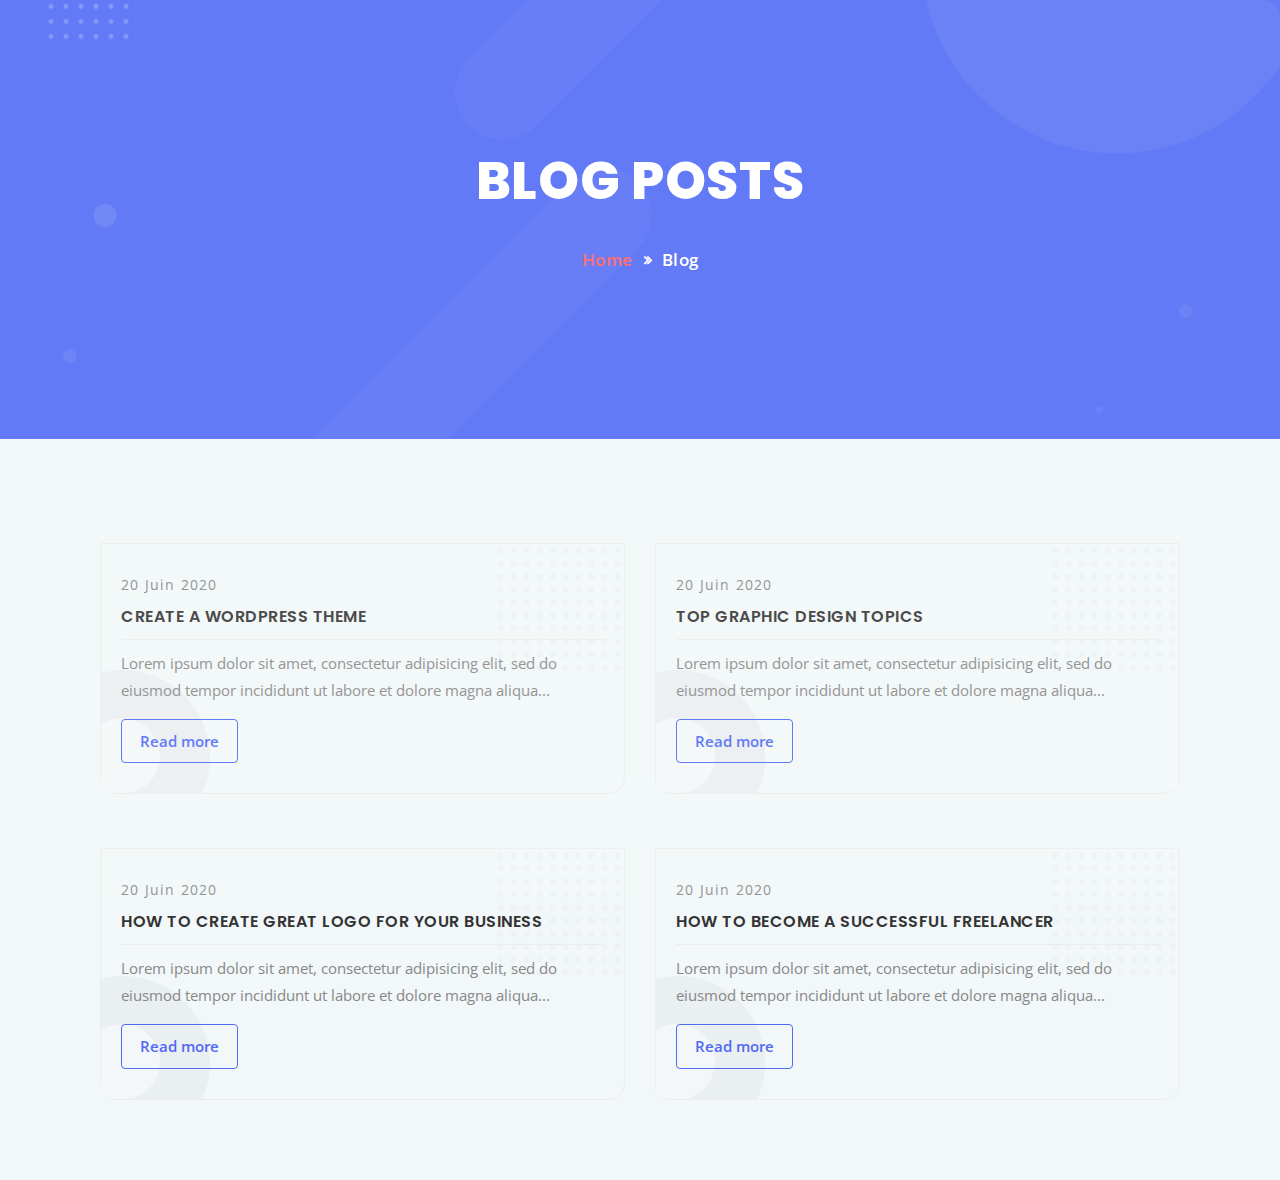
==== blog.html @ f6601674 "Merge pull request #5 from SakibvHossain/SakibvHossain-patch-3" ====
<!DOCTYPE html>
<html lang="en">
    <head>
        <meta charset="utf-8">
        <meta http-equiv="X-UA-Compatible" content="IE=edge">
        <meta name="viewport" content="width=device-width, initial-scale=1">
        <meta name="description" content="Euzan - Creative Portfolio Template">
        <meta name="keywords" content="Html, Css, jQuery, JavaScript, Euzan, responsive, onepage, personal, Portfolio, design, creative, template">
        
        <!-- Title -->
        <title>Euzan - Creative Portfolio Template</title>
        <!-- Favicon --> 
        <link rel="icon" href="https://via.placeholder.com/80x80">
        <!-- Google Fonts -->
        <link rel="stylesheet" href="https://fonts.googleapis.com/css?family=Open+Sans:400,600,700">
        <link rel="stylesheet" href="https://fonts.googleapis.com/css?family=Poppins:400,500,600,700,800">
                
        <!-- Font Awesome Css -->
        <link rel="stylesheet" href="css/vendor/font-awesome.min.css">
		<!-- Flaticon -->
        <link rel="stylesheet" href="fonts/flaticon.css">
        <!-- Bootstrap 4 Css -->
        <link rel="stylesheet" href="css/vendor/bootstrap.min.css">
        <!-- Main Style Css -->
        <link rel="stylesheet" href="css/main/homepages.css">
		<!-- Blog Style Css -->
        <link rel="stylesheet" href="css/main/blog.css">
        
        <!--[if lt IE 9]>
        <script src="js/html5shiv.min.js"></script>
        <script src="js/respond.min.js"></script>
        <![endif]-->
       
    </head>
    <body>
        
        <!-- ========== Start Loading ========== -->
        
        <div class="preloader">
            <div class="loading-inner"></div>
        </div>

        <!-- ========== End Loading ========== -->
        
        <!-- ========== Start Page Title ========== -->

        <div class="page-title" id="page-title">
			<div class="overlay">
				<div class="container">
					<div class="content">
						<h2>Blog Posts</h2>
						<ul class="list-unstyled">
							<li><a href="index.html">Home</a></li>
							<li>Blog</li>
						</ul>
					</div>
				</div>
			</div>
        </div>

        <!-- ========== End Page Title ========== -->
		
		<!-- ========== Start Blog ========== -->
        
			<div class="blog" id="blog">
				<div class="container">
					<div class="row">
						<!-- New Item -->
						<div class="col-md-6">
							<div class="post">
								<!-- Post Image -->
								<div class="post-img">
									<img src="https://via.placeholder.com/800x560" class="img-fluid" alt="">
								</div>
								<!-- Post Content -->
								<div class="post-content">
									<div class="post-date">20 Juin 2020</div>
									<div class="post-title">
										<a href="blog-single.html" target="_blank"><h4>Create a wordpress theme</h4></a>
									</div>
									<div class="post-text">
										<p>Lorem ipsum dolor sit amet, consectetur adipisicing elit, sed do eiusmod tempor incididunt ut labore et dolore magna aliqua...</p>
									</div>
									<a href="blog-single.html" target="_blank" class="post-more">Read more</a>
								</div>
							</div>
						</div>
						<!-- New Item -->
						<div class="col-md-6">
							<div class="post">
								<!-- Post Image -->
								<div class="post-img">
									<img src="https://via.placeholder.com/800x560" class="img-fluid" alt="">
								</div>
								<!-- Post Content -->
								<div class="post-content">
									<div class="post-date">20 Juin 2020</div>
									<div class="post-title">
										<a href="blog-single.html" target="_blank"><h4>Top Graphic Design Topics</h4></a>
									</div>
									<div class="post-text">
										<p>Lorem ipsum dolor sit amet, consectetur adipisicing elit, sed do eiusmod tempor incididunt ut labore et dolore magna aliqua...</p>
									</div>
									<a href="blog-single.html" target="_blank" class="post-more">Read more</a>
								</div>
							</div>
						</div>
						<!-- New Item -->
						<div class="col-md-6">
							<div class="post">
								<!-- Post Image -->
								<div class="post-img">
									<img src="https://via.placeholder.com/800x560" class="img-fluid" alt="">
								</div>
								<!-- Post Content -->
								<div class="post-content">
									<div class="post-date">20 Juin 2020</div>
									<div class="post-title">
										<a href="blog-single.html" target="_blank"><h4>How to Create Great Logo for Your Business</h4></a>
									</div>
									<div class="post-text">
										<p>Lorem ipsum dolor sit amet, consectetur adipisicing elit, sed do eiusmod tempor incididunt ut labore et dolore magna aliqua...</p>
									</div>
									<a href="blog-single.html" target="_blank" class="post-more">Read more</a>
								</div>
							</div>
						</div>   
						<!-- New Item -->
						<div class="col-md-6">
							<div class="post">
								<!-- Post Image -->
								<div class="post-img">
									<img src="https://via.placeholder.com/800x560" class="img-fluid" alt="">
								</div>
								<!-- Post Content -->
								<div class="post-content">
									<div class="post-date">20 Juin 2020</div>
									<div class="post-title">
										<a href="blog-single.html" target="_blank"><h4>How to become a successful freelancer</h4></a>
									</div>
									<div class="post-text">
										<p>Lorem ipsum dolor sit amet, consectetur adipisicing elit, sed do eiusmod tempor incididunt ut labore et dolore magna aliqua...</p>
									</div>
									<a href="blog-single.html" target="_blank" class="post-more">Read more</a>
								</div>
							</div>
						</div>
					</div>
				</div>
			</div>

			<!-- ========== End Blog ========== -->
        
        <!-- ========== Js ========== -->

        <!-- jQuery -->
        <script src="js/jquery-3.2.1.min.js"></script>
        <!-- Popper Js  -->
    	<script src="js/popper.min.js"></script>
        <!-- Bootstrap 4 Js -->
        <script src="js/bootstrap.min.js"></script>
        <!-- Custom Js -->
        <script src="js/custom.js"></script>
    </body>
</html>
---- fonts/flaticon.css ----
/*
  	Flaticon icon font: Flaticon
  	Creation date: 24/06/2020 13:53
  	*/

@font-face {
  font-family: "Flaticon";
  src: url("./Flaticon.eot");
  src: url("./Flaticon.eot?#iefix") format("embedded-opentype"),
       url("./Flaticon.woff2") format("woff2"),
       url("./Flaticon.woff") format("woff"),
       url("./Flaticon.ttf") format("truetype"),
       url("./Flaticon.svg#Flaticon") format("svg");
  font-weight: normal;
  font-style: normal;
}

@media screen and (-webkit-min-device-pixel-ratio:0) {
  @font-face {
    font-family: "Flaticon";
    src: url("./Flaticon.svg#Flaticon") format("svg");
  }
}

[class^="flaticon-"]:before, [class*=" flaticon-"]:before,
[class^="flaticon-"]:after, [class*=" flaticon-"]:after {   
  font-family: Flaticon;
        font-size: 20px;
font-style: normal;
margin-left: 20px;
}

.flaticon-idea:before { content: "\f100"; }
.flaticon-coding:before { content: "\f101"; }
.flaticon-analysis:before { content: "\f102"; }
.flaticon-technical-support:before { content: "\f103"; }
.flaticon-ux:before { content: "\f104"; }
.flaticon-user-experience:before { content: "\f105"; }
.flaticon-web:before { content: "\f106"; }
.flaticon-homepage:before { content: "\f107"; }
.flaticon-user:before { content: "\f108"; }
.flaticon-leaf:before { content: "\f109"; }
.flaticon-squares:before { content: "\f10a"; }
.flaticon-blogging:before { content: "\f10b"; }
.flaticon-headphones:before { content: "\f10c"; }
.flaticon-coding-1:before { content: "\f10d"; }
.flaticon-feedback:before { content: "\f10e"; }
.flaticon-customer:before { content: "\f10f"; }
.flaticon-time:before { content: "\f110"; }
.flaticon-chat:before { content: "\f111"; }
---- css/main/homepages.css ----
/*-----------------------------------------------------------------
Template Name  : Euzan - Creative Portfolio Template
Author         : HasnaaDesign
Version        : 1.0
Primary Use    : Personal, Porfolio
-----------------------------------------------------------------*/
/*-----------------------------------------------------------------
Table Of Contents
--------------------------------
 1. Global Styles
 2. Loading
 3. Navbar
 4. Home
 5. About Me
 6. Services
 7. Fun Facts
 8. Pricing
 9. Testimonials
 10. Resume
 11. Skills
 12. Portfolio
 13. Blog
 14. Contact
-----------------------------------------------------------------*/
/* --------------------------------------
   1. Global Styles
-----------------------------------------*/
* {
  -webkit-transition: all .4s ease-in-out;
  -moz-transition: all .4s ease-in-out;
  -o-transition: all .4s ease-in-out;
  -ms-transition: all .4s ease-in-out;
  transition: all .4s ease-in-out;
}

*, *:after, *:before {
  -webkit-box-sizing: border-box;
  -moz-box-sizing: border-box;
  box-sizing: border-box;
}

body {
  font-family: 'Open Sans', sans-serif;
  background-color: #000000;
  overflow: hidden;
}

h1, h2, h3, h4, h5, h6 {
  font-family: 'Poppins', sans-serif;
  margin: 0;
  padding: 0;
}

a,
a:hover,
a:focus,
a:active {
  color: #fff;
  text-decoration: none;
}

/*=========== Typography ============*/
h1 {
  font-size: 60px;
  font-weight: 800;
}

h2 {
  font-size: 50px;
  font-weight: 600;
}

h3 {
  font-size: 30px;
  font-weight: 600;
}

h4 {
  font-size: 18px;
  font-weight: 400;
}

h5 {
  font-size: 16px;
  font-weight: 400;
}

h6 {
  font-size: 15px;
  font-weight: 400;
}

/*=========== My Classes ============*/
.container {
  padding-left: 30px;
  padding-right: 30px;
}

.no-padding {
  padding: 0;
}

.main-content {
  position: relative;
  margin-left: 340px;
  margin-right: 48px;
  margin-top: 48px;
  height: calc(100vh - 96px) !important;
  overflow: hidden;
  border-radius: 16px;
}
@media (min-width: 768px) and (max-width: 991.98px) {
  .main-content {
    margin-left: 15px;
    margin-right: 15px;
    margin-top: 15px;
    height: calc(100vh - 101px) !important;
  }
}
@media (max-width: 767.98px) {
  .main-content {
    margin-left: 15px;
    margin-right: 15px;
    margin-top: 15px;
    height: calc(100vh - 101px) !important;
  }
}
.main-content.push {
  -webkit-transform: translateX(307px);
  -mz-transform: translateX(307px);
  -o-transform: translateX(307px);
  -ms-transform: translateX(307px);
  transform: translateX(307px);
}

.subpages {
  overflow: hidden;
  -webkit-perspective: 1500px;
  -mz-perspective: 1500px;
  -o-perspective: 1500px;
  -ms-perspective: 1500px;
  perspective: 1500px;
  -webkit-backface-visibility: hidden;
  -mz-backface-visibility: hidden;
  -o-backface-visibility: hidden;
  -ms-backface-visibility: hidden;
  backface-visibility: hidden;
}

.pt-page {
  position: absolute;
  top: auto;
  left: 0;
  right: 0;
  width: 100%;
  height: 0;
  opacity: 0;
  padding: 0;
  margin: 0 auto;
  overflow: auto !important;
  visibility: hidden;
  -webkit-transform: translate3d(0, 0, 0);
  -mz-transform: translate3d(0, 0, 0);
  -o-transform: translate3d(0, 0, 0);
  -ms-transform: translate3d(0, 0, 0);
  transform: translate3d(0, 0, 0);
  overflow: -moz-scrollbars-none;
  -ms-overflow-style: none;
}

.no-js .pt-page {
  position: relative;
}

.pt-page-content {
  position: absolute;
  width: 100%;
}

.pt-page-current,
.no-js .pt-page {
  visibility: visible;
  z-index: 90;
  opacity: 1;
  overflow: visible;
  height: calc(100vh - 96px);
}
@media (min-width: 768px) and (max-width: 991.98px) {
  .pt-page-current,
  .no-js .pt-page {
    height: calc(100vh - 101px) !important;
  }
}
@media (max-width: 767.98px) {
  .pt-page-current,
  .no-js .pt-page {
    height: calc(100vh - 101px) !important;
  }
}

.pt-page.pt-page-current {
  display: block;
}

.no-js .pt-page * {
  height: 100%;
}

.area-bg {
  background: #fff;
}

.area-bg::-webkit-scrollbar {
  width: 5px;
  height: 15px;
}

.area-bg::-webkit-scrollbar-track {
  border-radius: 20px;
}

.area-bg::-webkit-scrollbar-thumb {
  border-radius: 10px;
  background: #ff5d5d;
}

.bg-bubbles {
  position: absolute;
  top: 0;
  left: 0;
  width: 100%;
  height: 100%;
  z-index: -1;
}
@media (max-width: 767.98px) {
  .bg-bubbles {
    display: none;
  }
}
.bg-bubbles li {
  position: absolute;
  list-style: none;
  display: block;
  width: 80px;
  height: 80px;
  background-color: rgba(88, 113, 245, 0.07);
  bottom: -320px;
  -webkit-animation: square 50s infinite;
  animation: square 50s infinite;
  -webkit-transition-timing-function: linear;
  transition-timing-function: linear;
  border-radius: 16px;
}
.bg-bubbles li:nth-child(1) {
  left: 10%;
}
.bg-bubbles li:nth-child(2) {
  left: 20%;
  width: 160px;
  height: 160px;
  -webkit-animation-delay: 2s;
  animation-delay: 2s;
  -webkit-animation-duration: 34s;
  animation-duration: 34s;
}
.bg-bubbles li:nth-child(3) {
  left: 25%;
  -webkit-animation-delay: 4s;
  animation-delay: 4s;
}
.bg-bubbles li:nth-child(4) {
  left: 40%;
  width: 120px;
  height: 120px;
  -webkit-animation-duration: 44s;
  animation-duration: 44s;
}
.bg-bubbles li:nth-child(5) {
  left: 70%;
}
.bg-bubbles li:nth-child(6) {
  left: 80%;
  width: 240px;
  height: 240px;
  -webkit-animation-delay: 3s;
  animation-delay: 3s;
}
.bg-bubbles li:nth-child(7) {
  left: 32%;
  width: 320px;
  height: 320px;
  -webkit-animation-delay: 7s;
  animation-delay: 7s;
}
.bg-bubbles li:nth-child(8) {
  left: 55%;
  width: 40px;
  height: 40px;
  -webkit-animation-delay: 15s;
  animation-delay: 15s;
  -webkit-animation-duration: 80s;
  animation-duration: 80s;
}
.bg-bubbles li:nth-child(9) {
  left: 25%;
  width: 20px;
  height: 20px;
  -webkit-animation-delay: 2s;
  animation-delay: 2s;
  -webkit-animation-duration: 80s;
  animation-duration: 80s;
}
.bg-bubbles li .bg-bubbles li:nth-child(10) {
  left: 90%;
  width: 320px;
  height: 320px;
  -webkit-animation-delay: 22s;
  animation-delay: 22s;
}

@-webkit-keyframes square {
  0% {
    -webkit-transform: translateY(0);
    transform: translateY(0);
  }
  100% {
    -webkit-transform: translateY(-1500px) rotate(600deg);
    transform: translateY(-1500px) rotate(600deg);
  }
}
@keyframes square {
  0% {
    -webkit-transform: translateY(0);
    transform: translateY(0);
  }
  100% {
    -webkit-transform: translateY(-1500px) rotate(600deg);
    transform: translateY(-1500px) rotate(600deg);
  }
}
.main-btn {
  position: relative;
  display: inline-block;
  min-width: 174px;
  color: #fff;
  padding: 14px 0;
  font-size: 14px;
  font-weight: 600;
  text-transform: uppercase;
  letter-spacing: 1px;
  text-align: center;
  background: #000000;
  border: 1px solid #000000;
  border-radius: 16px;
  outline: none;
  -webkit-transition: all 0.4s ease-in-out;
  -moz-transition: all 0.4s ease-in-out;
  -ms-transition: all 0.4s ease-in-out;
  -o-transition: all 0.4s ease-in-out;
  transition: all 0.4s ease-in-out;
}
.main-btn:hover {
  color: #fff;
  background: #000000;
  border: 1px solid #000000;
}

.custom-btn {
  background: transparent;
  border: 1px solid #fff;
}

.main-title {
  margin-bottom: 75px;
}
.main-title h2 {
  background-color: #506af5;
  position: relative;
  display: inline-block;
  color: #fff;
  font-weight: 800;
  font-size: 35px;
  line-height: 1;
  letter-spacing: .7px;
  border-radius: 0 6px;
  text-transform: uppercase;
}
@media (max-width: 399.98px) {
  .main-title h2 {
    font-size: 25px;
  }
}
.main-title h2:after, .main-title h2:before {
  content: '';
  display: block;
  position: absolute;
  bottom: -50%;
  transform: translateY(-25%);
  width: 30px;
  height: 100%;
  background-color: #8093f8;
  pointer-events: none;
}
.main-title h2:after {
  right: -18px;
  z-index: -1;
}
.main-title h2:before {
  bottom: auto;
  top: -50%;
  left: -15px;
  transform: translateY(25%);
  z-index: -1;
}
.main-title h2 span {
  display: inline-block;
  position: relative;
  padding: 8px 25px;
  text-decoration: none;
}
.main-title h2 span:after, .main-title h2 span:before {
  content: " ";
  display: block;
  position: absolute;
  width: 0;
  height: 0;
  bottom: -13px;
  left: 1px;
  pointer-events: none;
  -webkit-mask: none;
}
.main-title h2 span:before {
  bottom: auto;
  top: -24%;
  border-bottom: 12px solid #1639f2;
  border-left: 14px solid transparent;
}
.main-title h2 span:after {
  left: auto;
  right: 0;
  border-top: 13px solid #1639f2;
  border-right: 13px solid transparent;
}
.main-title h3 {
  position: relative;
  display: inline-block;
  color: #111;
  font-size: 25px;
  font-weight: 800;
  letter-spacing: .4px;
}
@media (max-width: 399.98px) {
  .main-title h3 {
    font-size: 22px;
  }
}
.main-title h3:before {
  content: "";
  position: absolute;
  bottom: -12px;
  left: 0;
  width: 100%;
  height: 1px;
  background: transparent linear-gradient(to right, transparent, #000000, transparent) repeat scroll 0 0;
}
.main-title h3:after {
  content: '';
  position: absolute;
  bottom: -16px;
  left: calc(50% - 4px);
  width: 8px;
  height: 8px;
  border-radius: 50%;
  background-color: #000000;
  -webkit-transition: all 1s cubic-bezier(0.47, 0, 0.745, 0.715);
  transition: all 1s cubic-bezier(0.47, 0, 0.745, 0.715);
  -webkit-animation: pulse2 1s infinite cubic-bezier(0.66, 0, 0, 1);
  animation: pulse2 1s infinite cubic-bezier(0.66, 0, 0, 1);
  -webkit-box-shadow: 0 0 0 0 #000000;
  box-shadow: 0 0 0 0 #000000;
}

@-webkit-keyframes pulse2 {
  to {
    -webkit-box-shadow: 0 0 0 4px rgba(80, 106, 245, 0);
    box-shadow: 0 0 0 4px rgba(80, 106, 245, 0);
  }
}
@keyframes pulse2 {
  to {
    -webkit-box-shadow: 0 0 0 4px rgba(80, 106, 245, 0);
    box-shadow: 0 0 0 4px rgba(80, 106, 245, 0);
  }
}
/* --------------------------------------
   2. Loading
-----------------------------------------*/
.preloader {
  position: fixed;
  top: 0;
  left: 0;
  width: 100%;
  height: 100%;
  background: #fff;
  z-index: 999999;
}
.preloader .loading-inner {
  position: absolute;
  top: 50%;
  left: 50%;
  width: 100px;
  height: 100px;
  border-radius: 50%;
  border: 1px solid transparent;
  -webkit-transform: translate(-50%, -50%);
  -moz-transform: translate(-50%, -50%);
  -ms-transform: translate(-50%, -50%);
  -o-transform: translate(-50%, -50%);
  transform: translate(-50%, -50%);
}
.preloader .loading-inner:before, .preloader .loading-inner:after {
  content: '';
  position: absolute;
  top: 0;
  left: 0;
  width: 100%;
  height: 100%;
  border: 2px solid #000000;
  border-radius: 50%;
  animation: loading 2s linear infinite;
  opacity: 0;
}
.preloader .loading-inner:before {
  animation-delay: .5s;
}

@-webkit-keyframes loading {
  0% {
    -webkit-transform: scale(0);
    -moz-transform: scale(0);
    -ms-transform: scale(0);
    -o-transform: scale(0);
    transform: scale(0);
    opacity: 0;
  }
  50% {
    opacity: 1;
  }
  100% {
    -webkit-transform: scale(1);
    -moz-transform: scale(1);
    -ms-transform: scale(1);
    -o-transform: scale(1);
    transform: scale(1);
    opacity: 0;
  }
}
@-moz-keyframes loading {
  0% {
    -webkit-transform: scale(0);
    -moz-transform: scale(0);
    -ms-transform: scale(0);
    -o-transform: scale(0);
    transform: scale(0);
    opacity: 0;
  }
  50% {
    opacity: 1;
  }
  100% {
    -webkit-transform: scale(1);
    -moz-transform: scale(1);
    -ms-transform: scale(1);
    -o-transform: scale(1);
    transform: scale(1);
    opacity: 0;
  }
}
@keyframes loading {
  0% {
    -webkit-transform: scale(0);
    -moz-transform: scale(0);
    -ms-transform: scale(0);
    -o-transform: scale(0);
    transform: scale(0);
    opacity: 0;
  }
  50% {
    opacity: 1;
  }
  100% {
    -webkit-transform: scale(1);
    -moz-transform: scale(1);
    -ms-transform: scale(1);
    -o-transform: scale(1);
    transform: scale(1);
    opacity: 0;
  }
}
/* --------------------------------------
   3. Navbar
-----------------------------------------*/
.vertical-nav {
  position: fixed;
  top: 0;
  left: 48px;
  width: 270px;
  height: calc(100vh - 96px);
  margin-top: 48px;
  background: #506af5;
  border-radius: 16px;
  z-index: 9999;
  overflow: hidden;
  overflow-y: auto;
  padding: 25px 0;
  -webkit-box-shadow: 0px 6px 15px 0px rgba(80, 106, 245, 0.2);
  -mz-box-shadow: 0px 6px 15px 0px rgba(80, 106, 245, 0.2);
  -o-box-shadow: 0px 6px 15px 0px rgba(80, 106, 245, 0.2);
  -ms-box-shadow: 0px 6px 15px 0px rgba(80, 106, 245, 0.2);
  box-shadow: 0px 6px 15px 0px rgba(80, 106, 245, 0.2);
}
@media (min-width: 768px) and (max-width: 991.98px) {
  .vertical-nav {
    left: -100%;
    height: calc(100vh - 30px);
    margin-top: 15px;
  }
}
@media (max-width: 767.98px) {
  .vertical-nav {
    left: -100%;
    height: calc(100vh - 30px);
    margin-top: 15px;
  }
}
.vertical-nav.menu-active {
  left: 15px;
}
.vertical-nav img {
  display: block;
  margin: 0 25px;
  border-radius: 50%;
}
.vertical-nav h2 {
  color: #fff;
  font-size: 24px;
  font-weight: 600;
  margin: 18px 0 3px;
  padding: 0 25px;
}
.vertical-nav > p {
  font-size: 15px;
  color: #fff;
  margin: 0;
  padding: 0 25px;
  padding-bottom: 30px;
  border-bottom: 1px solid #5d75f5;
}
.vertical-nav .mini-menu ul {
  margin: 0;
}
.vertical-nav .mini-menu > ul li {
  display: block;
  padding: 12px 25px;
  border-top: 1px solid #4761e8;
  border-bottom: 1px solid #5d75f5;
  position: relative;
}
.vertical-nav .mini-menu > ul li:before {
  content: '';
  position: absolute;
  top: 0;
  left: -100%;
  width: 50px;
  height: 48px;
  border-radius: 50%;
  background: #000000;
  -webkit-transition: all 0.6s ease-in-out;
  -moz-transition: all 0.6s ease-in-out;
  -ms-transition: all 0.6s ease-in-out;
  -o-transition: all 0.6s ease-in-out;
  transition: all 0.6s ease-in-out;
}
.vertical-nav .mini-menu > ul li.active:before {
  left: -32px;
  -webkit-transition: all 0.6s ease-in-out;
  -moz-transition: all 0.6s ease-in-out;
  -ms-transition: all 0.6s ease-in-out;
  -o-transition: all 0.6s ease-in-out;
  transition: all 0.6s ease-in-out;
}
.vertical-nav .mini-menu > ul li a {
  display: block;
  color: #fff;
}
.vertical-nav .mini-menu > ul li a i:before {
  display: inline-block;
  font-size: 15px;
  color: #fff;
  margin-left: 0;
  margin-right: 11px;
}
.vertical-nav .line {
  border-top: 1px solid #4761e8;
}
.vertical-nav .close-nav {
  position: absolute;
  top: 20px;
  right: 20px;
  width: 30px;
  height: 30px;
  line-height: 28px;
  border: 1px solid #ff5d5d;
  border-radius: 50%;
  text-align: center;
  color: #fff;
  font-size: 14px;
  display: none;
  cursor: pointer;
}
@media (max-width: 575.98px) {
  .vertical-nav .close-nav {
    display: block;
  }
}
.vertical-nav::-webkit-scrollbar {
  width: 5px;
  height: 15px;
}
.vertical-nav::-webkit-scrollbar-track {
  border-radius: 20px;
}
.vertical-nav::-webkit-scrollbar-thumb {
  border-radius: 10px;
  background: #000000;
}

.mobile-menu {
  background-color: #000000;
  height: 56px;
  margin-top: 15px;
  margin-left: 15px;
  margin-right: 15px;
  padding-left: 15px;
  padding-right: 15px;
  border-radius: 16px;
  display: none;
}
@media (min-width: 768px) and (max-width: 991.98px) {
  .mobile-menu {
    display: block;
  }
}
@media (max-width: 767.98px) {
  .mobile-menu {
    display: block;
  }
}
.mobile-menu.push {
  -webkit-transform: translateX(307px);
  -mz-transform: translateX(307px);
  -o-transform: translateX(307px);
  -ms-transform: translateX(307px);
  transform: translateX(307px);
}
.mobile-menu .toggle-menu {
  background-color: transparent;
  border: none;
  cursor: pointer;
  padding: 0;
  margin: 0;
  margin-top: 3px;
}
.mobile-menu .toggle-menu:focus {
  outline: none;
}
.mobile-menu .toggle-menu .line {
  fill: none;
  stroke: #fff;
  stroke-width: 6;
  transition: stroke-dasharray 0.4s cubic-bezier(0.4, 0, 0.2, 1), stroke-dashoffset 0.4s cubic-bezier(0.4, 0, 0.2, 1);
}
.mobile-menu .toggle-menu .line1 {
  stroke-dasharray: 60 207;
  stroke-width: 6;
}
.mobile-menu .toggle-menu .line2 {
  stroke-dasharray: 60 60;
  stroke-width: 6;
}
.mobile-menu .toggle-menu .line3 {
  stroke-dasharray: 60 207;
  stroke-width: 6;
}
.mobile-menu .toggle-menu.opened .line1 {
  stroke-dasharray: 90 207;
  stroke-dashoffset: -134;
  stroke-width: 6;
}
.mobile-menu .toggle-menu.opened .line2 {
  stroke-dasharray: 1 60;
  stroke-dashoffset: -30;
  stroke-width: 6;
}
.mobile-menu .toggle-menu.opened .line3 {
  stroke-dasharray: 90 207;
  stroke-dashoffset: -134;
  stroke-width: 6;
}
.mobile-menu .info-right {
  float: right;
  height: 56px;
  overflow: hidden;
  padding-top: 6px;
  padding-bottom: 6px;
  margin-right: 10px;
}
.mobile-menu .info-right img {
  display: inline-block;
  width: 44px;
  height: 44px;
  border-radius: 50%;
}
.mobile-menu .info-right .site-logo {
  display: inline-block;
  margin-left: 5px;
  font-size: 24px;
  font-weight: 600;
  vertical-align: middle;
  font-family: 'Poppins', sans-serif;
}

/* --------------------------------------
   4. Home
-----------------------------------------*/
.home {
  overflow: hidden;
  background: #506af5;
}
.home:before {
  content: '';
  position: absolute;
  top: 0;
  left: 0;
  width: 100%;
  height: 100%;
  background: url(../../images/main_bg.png) center center no-repeat;
  background-size: cover;
  border-radius: 16px;
  z-index: 1;
  opacity: .22;
}
.home .area-bg {
  position: relative;
  background: transparent;
  height: 100%;
}
.home .home-intro {
  position: relative;
  z-index: 2;
  max-width: 650px;
  margin: auto;
}
@media (min-width: 992px) and (max-width: 1199.98px) {
  .home .home-intro {
    max-width: 600px;
    padding-left: 2vw;
  }
}
@media (min-width: 768px) and (max-width: 991.98px) {
  .home .home-intro {
    max-width: 600px;
    padding-left: 2vw;
  }
}
@media (max-width: 767.98px) {
  .home .home-intro {
    max-width: 600px;
    padding-left: 2vw;
  }
}
.home .home-intro .home-info {
  width: 100%;
}
.home .home-intro .home-info h1 {
  color: #ff5d5d;
  font-size: 45px;
  font-weight: 700;
  margin: 0;
  margin-bottom: 20px;
  text-transform: uppercase;
}
@media (max-width: 575.98px) {
  .home .home-intro .home-info h1 {
    font-size: 40px;
  }
}
@media (max-width: 399.98px) {
  .home .home-intro .home-info h1 {
    font-size: 35px;
  }
}
.home .home-intro .home-info h1 span {
  color: #fff;
}
.home .home-intro .home-info p {
  color: #fff;
  font-size: 15px;
  line-height: 1.8;
  font-weight: 400;
  text-transform: capitalize;
  letter-spacing: .5px;
  margin: 0;
  margin-bottom: 25px;
}
@media (max-width: 575.98px) {
  .home .home-intro .home-info p {
    font-size: 14px;
  }
}
@media (max-width: 575.98px) {
  .home .home-intro .home-info .main-btn {
    margin-right: 10px;
    margin-bottom: 10px;
  }
}
.home .home-intro .home-info .custom-btn {
  margin-left: 10px;
}
@media (max-width: 575.98px) {
  .home .home-intro .home-info .custom-btn {
    margin: 0;
  }
}

/* --------------------------------------
   5. About Me
-----------------------------------------*/
.about {
  overflow: hidden;
  overflow-y: auto;
}
.about .about-me {
  position: relative;
  padding-top: 60px;
  color: #fff;
}
.about .about-me .main-title {
  text-align: center;
}
.about .about-me .about-image {
  border: 18px solid #fff;
  -webkit-box-shadow: 0px 0px 25px 0px rgba(0, 0, 0, 0.12);
  -mz-box-shadow: 0px 0px 25px 0px rgba(0, 0, 0, 0.12);
  -o-box-shadow: 0px 0px 25px 0px rgba(0, 0, 0, 0.12);
  -ms-box-shadow: 0px 0px 25px 0px rgba(0, 0, 0, 0.12);
  box-shadow: 0px 0px 25px 0px rgba(0, 0, 0, 0.12);
  border-radius: 50%;
  overflow: hidden;
}
@media (max-width: 767.98px) {
  .about .about-me .about-image {
    width: 50%;
    margin: auto;
    margin-bottom: 20px;
  }
}
@media (max-width: 399.98px) {
  .about .about-me .about-image {
    width: 87%;
  }
}
.about .about-me .about-info h3 {
  position: relative;
  color: #333;
  font-size: 25px;
  font-weight: 800;
  letter-spacing: .7px;
  line-height: 1;
  margin-bottom: 25px;
}
@media (max-width: 399.98px) {
  .about .about-me .about-info h3 {
    font-size: 23px;
  }
}
.about .about-me .about-info > p {
  color: #888;
  font-size: 15px;
  font-weight: 400;
  line-height: 1.8;
  margin-bottom: 0;
}
@media (max-width: 399.98px) {
  .about .about-me .about-info > p {
    font-size: 14px;
  }
}

/* --------------------------------------
   6. Services
-----------------------------------------*/
.services {
  padding-top: 60px;
}
.services .main-title {
  margin-bottom: 60px;
}
.services .service {
  position: relative;
  background: url("../../images/pattern1.png");
  background-position: top right;
  background-size: 95px;
  background-repeat: no-repeat;
  padding: 25px 18px;
  border-radius: 4px;
  margin-bottom: 30px;
  border: 1px solid #ececec;
  border-radius: 16px;
  overflow: hidden;
}
.services .service:before {
  content: '';
  position: absolute;
  width: 100%;
  height: 100%;
  top: 0;
  left: 0;
  background-color: #506af5;
  -webkit-transition: -webkit-clip-path 0.56s cubic-bezier(0.77, 0, 0.175, 1);
  transition: -webkit-clip-path 0.56s cubic-bezier(0.77, 0, 0.175, 1);
  -o-transition: clip-path 0.56s cubic-bezier(0.77, 0, 0.175, 1);
  transition: clip-path 0.56s cubic-bezier(0.77, 0, 0.175, 1);
  transition: clip-path 0.56s cubic-bezier(0.77, 0, 0.175, 1), -webkit-clip-path 0.56s cubic-bezier(0.77, 0, 0.175, 1);
  -webkit-clip-path: polygon(0 0, 100% 0, 100% 100%, 100% 0);
  clip-path: polygon(0 0, 100% 0, 100% 100%, 100% 0);
  z-index: -1;
}
.services .service:hover {
  -webkit-box-shadow: 0px 6px 15px 0px rgba(80, 106, 245, 0.2);
  -mz-box-shadow: 0px 6px 15px 0px rgba(80, 106, 245, 0.2);
  -o-box-shadow: 0px 6px 15px 0px rgba(80, 106, 245, 0.2);
  -ms-box-shadow: 0px 6px 15px 0px rgba(80, 106, 245, 0.2);
  box-shadow: 0px 6px 15px 0px rgba(80, 106, 245, 0.2);
}
.services .service:hover:before {
  -webkit-clip-path: polygon(0 0, 100% 0, 100% 100%, 0 100%);
  clip-path: polygon(0 0, 100% 0, 100% 100%, 0 100%);
}
.services .service .service-icon i:before {
  font-size: 45px;
  color: #506af5;
  opacity: .9;
  margin-left: 0;
}
.services .service:hover .service-icon i:before {
  color: #fff;
}
.services .service h4 {
  position: relative;
  z-index: 1;
  display: inline-block;
  color: #333;
  font-size: 19px;
  letter-spacing: 1px;
  margin-bottom: 10px;
  margin-top: 10px;
  font-weight: 600;
  text-transform: capitalize;
}
@media (max-width: 399.98px) {
  .services .service h4 {
    font-size: 18px;
  }
}
.services .service:hover h4 {
  color: #fff;
}
.services .service p {
  position: relative;
  z-index: 1;
  line-height: 1.8;
  margin-bottom: 0;
  font-size: 15px;
  font-weight: 400;
  color: #888;
}
.services .service:hover p {
  color: #fff;
}

/* --------------------------------------
   7. Fun Facts
-----------------------------------------*/
.facts {
  padding-top: 60px;
}
.facts .main-title {
  margin-bottom: 60px;
}
.facts .facts-content {
  position: relative;
  background: url("../../images/pattern1.png");
  background-position: top right;
  background-size: 130px;
  background-repeat: no-repeat;
  border: 1px solid #ececec;
  padding: 40px 20px;
  border-radius: 16px;
  overflow: hidden;
}
@media (min-width: 992px) and (max-width: 1199.98px) {
  .facts .facts-content {
    padding-bottom: 10px;
  }
}
@media (min-width: 768px) and (max-width: 991.98px) {
  .facts .facts-content {
    padding-bottom: 10px;
  }
}
@media (max-width: 767.98px) {
  .facts .facts-content {
    padding-bottom: 10px;
  }
}
.facts .facts-content:before {
  content: '';
  position: absolute;
  width: 76px;
  height: 76px;
  left: -17px;
  bottom: -1px;
  background: #f7f7f9;
  opacity: .08;
  z-index: -1;
  border-radius: 50%;
  -webkit-box-shadow: 1px 1px 0px 49px rgba(0, 0, 0, 0.4);
  -mz-box-shadow: 1px 1px 0px 49px rgba(0, 0, 0, 0.4);
  -o-box-shadow: 1px 1px 0px 49px rgba(0, 0, 0, 0.4);
  -ms-box-shadow: 1px 1px 0px 49px rgba(0, 0, 0, 0.4);
  box-shadow: 1px 1px 0px 49px rgba(0, 0, 0, 0.4);
}
.facts .facts-content .fact-item {
  text-align: center;
}
@media (min-width: 992px) and (max-width: 1199.98px) {
  .facts .facts-content .fact-item {
    margin-bottom: 30px;
  }
}
@media (min-width: 768px) and (max-width: 991.98px) {
  .facts .facts-content .fact-item {
    margin-bottom: 30px;
  }
}
@media (max-width: 767.98px) {
  .facts .facts-content .fact-item {
    margin-bottom: 30px;
  }
}
.facts .facts-content .fact-item .fact-icon i:before {
  color: #506af5;
  opacity: .9;
  font-size: 45px;
  margin-left: 0;
}
.facts .facts-content .fact-item h4 {
  position: relative;
  z-index: 1;
  color: #333;
  font-size: 15px;
  letter-spacing: 1px;
  margin-bottom: 10px;
  margin-top: 10px;
  font-weight: 600;
  text-transform: capitalize;
}
.facts .facts-content .fact-item .fact-number {
  display: block;
  color: #888;
  font-size: 30px;
  font-weight: 700;
}

/* --------------------------------------
   8. Pricing
-----------------------------------------*/
.pricing {
  padding-top: 60px;
}
.pricing .pricing-plans .pricing-plan {
  position: relative;
  background: url("../../images/pattern1.png");
  background-position: top right;
  background-size: 80px;
  background-repeat: no-repeat;
  padding: 30px 20px;
  text-align: center;
  border: 2px solid #ececec;
  border-radius: 16px;
  overflow: hidden;
}
@media (min-width: 992px) and (max-width: 1199.98px) {
  .pricing .pricing-plans .pricing-plan {
    margin-bottom: 30px;
  }
}
@media (min-width: 768px) and (max-width: 991.98px) {
  .pricing .pricing-plans .pricing-plan {
    margin-bottom: 30px;
  }
}
@media (max-width: 767.98px) {
  .pricing .pricing-plans .pricing-plan {
    width: 70%;
    margin: auto;
    margin-bottom: 30px;
  }
}
@media (max-width: 575.98px) {
  .pricing .pricing-plans .pricing-plan {
    width: 80%;
  }
}
@media (max-width: 399.98px) {
  .pricing .pricing-plans .pricing-plan {
    width: 100%;
  }
}
@media (min-width: 992px) and (max-width: 1199.98px) {
  .pricing .pricing-plans .pricing-plan.three {
    margin-bottom: 0;
  }
}
@media (min-width: 768px) and (max-width: 991.98px) {
  .pricing .pricing-plans .pricing-plan.three {
    margin-bottom: 0;
  }
}
@media (max-width: 767.98px) {
  .pricing .pricing-plans .pricing-plan.three {
    margin-bottom: 0;
  }
}
.pricing .pricing-plans .pricing-plan:hover {
  -webkit-transform: translateY(-7px);
  -mz-transform: translateY(-7px);
  -o-transform: translateY(-7px);
  -ms-transform: translateY(-7px);
  transform: translateY(-7px);
  -webkit-box-shadow: 0px 6px 15px 0px rgba(80, 106, 245, 0.2);
  -mz-box-shadow: 0px 6px 15px 0px rgba(80, 106, 245, 0.2);
  -o-box-shadow: 0px 6px 15px 0px rgba(80, 106, 245, 0.2);
  -ms-box-shadow: 0px 6px 15px 0px rgba(80, 106, 245, 0.2);
  box-shadow: 0px 6px 15px 0px rgba(80, 106, 245, 0.2);
}
.pricing .pricing-plans .pricing-plan:before {
  content: '';
  position: absolute;
  width: 76px;
  height: 76px;
  left: -17px;
  bottom: -1px;
  background: #f7f7f9;
  opacity: .08;
  z-index: -1;
  border-radius: 50%;
  -webkit-box-shadow: 1px 1px 0px 49px rgba(0, 0, 0, 0.4);
  -mz-box-shadow: 1px 1px 0px 49px rgba(0, 0, 0, 0.4);
  -o-box-shadow: 1px 1px 0px 49px rgba(0, 0, 0, 0.4);
  -ms-box-shadow: 1px 1px 0px 49px rgba(0, 0, 0, 0.4);
  box-shadow: 1px 1px 0px 49px rgba(0, 0, 0, 0.4);
}
.pricing .pricing-plans .pricing-plan .pricing-title {
  text-transform: capitalize;
}
.pricing .pricing-plans .pricing-plan .pricing-title h2 {
  color: #333;
  font-weight: 600;
  font-size: 18px;
  margin-bottom: 25px;
}
.pricing .pricing-plans .pricing-plan .pricing-price p {
  color: #333;
  font-size: 40px;
  line-height: 1;
  font-weight: 600;
  margin: 0;
}
.pricing .pricing-plans .pricing-plan .pricing-price p .up {
  color: #888;
  font-size: 19px;
  vertical-align: top;
}
.pricing .pricing-plans .pricing-plan .pricing-price p .price {
  vertical-align: middle;
}
.pricing .pricing-plans .pricing-plan .pricing-price p .down {
  color: #888;
  font-size: 14px;
  vertical-align: bottom;
}
.pricing .pricing-plans .pricing-plan .pricing-features {
  margin: 0;
  padding: 30px 0;
}
.pricing .pricing-plans .pricing-plan .pricing-features li {
  font-size: 14px;
  margin-bottom: 12px;
  color: #888;
}
.pricing .pricing-plans .pricing-plan .pricing-features li:last-child {
  margin-bottom: 0;
}
.pricing .pricing-plans .pricing-plan .pricing-features li.disable {
  opacity: .65;
}
.pricing .pricing-plans .pricing-plan .pricing-features li i {
  color: #506af5;
  margin-right: 5px;
  font-size: 10px;
  font-weight: 600;
}
.pricing .pricing-plans .pricing-plan .pricing-features li i.fa-close {
  opacity: .7;
}
.pricing .pricing-plans .pricing-plan .main-btn {
  min-width: 155px;
  background: #506af5;
  color: #fff;
  border: 1px solid #506af5;
  -webkit-transition: color 0s ease;
  -moz-transition: color 0s ease;
  -ms-transition: color 0s ease;
  -o-transition: color 0s ease;
  transition: color 0s ease;
}
.pricing .pricing-plans .pricing-plan .main-btn:hover {
  color: #fff !important;
  background: #506af5;
  border: 1px solid #506af5;
  -webkit-box-shadow: 0px 6px 20px 0px rgba(80, 106, 245, 0.2);
  -mz-box-shadow: 0px 6px 20px 0px rgba(80, 106, 245, 0.2);
  -o-box-shadow: 0px 6px 20px 0px rgba(80, 106, 245, 0.2);
  -ms-box-shadow: 0px 6px 20px 0px rgba(80, 106, 245, 0.2);
  box-shadow: 0px 6px 20px 0px rgba(80, 106, 245, 0.2);
  -webkit-transition: color 0.01s ease;
  -moz-transition: color 0.01s ease;
  -ms-transition: color 0.01s ease;
  -o-transition: color 0.01s ease;
  transition: color 0.01s ease;
}
.pricing .pricing-plans .pricing-plan .custom-btn {
  background: transparent;
  color: #506af5;
  border: 1px solid #506af5;
}
.pricing .pricing-plans .pricing-plan .custom-btn:hover {
  background: transparent;
  color: #506af5 !important;
  border: 1px solid #506af5;
  -webkit-box-shadow: 0px 6px 20px 0px rgba(80, 106, 245, 0.2);
  -mz-box-shadow: 0px 6px 20px 0px rgba(80, 106, 245, 0.2);
  -o-box-shadow: 0px 6px 20px 0px rgba(80, 106, 245, 0.2);
  -ms-box-shadow: 0px 6px 20px 0px rgba(80, 106, 245, 0.2);
  box-shadow: 0px 6px 20px 0px rgba(80, 106, 245, 0.2);
  -webkit-transition: color 0.01s ease;
  -moz-transition: color 0.01s ease;
  -ms-transition: color 0.01s ease;
  -o-transition: color 0.01s ease;
  transition: color 0.01s ease;
}

/* --------------------------------------
   9. Testimonials
-----------------------------------------*/
.testimonials {
  padding-top: 60px;
  padding-bottom: 60px;
}
.testimonials .main-title {
  margin-bottom: 40px;
}
.testimonials .slick-slider .slick-list,
.testimonials .slick-slider .slick-track {
  transition: none;
}
.testimonials .slick-slide:focus {
  outline: none;
}
.testimonials .slick-dots {
  display: inline-block;
  list-style: none;
  text-align: center;
  margin-top: 10px;
  margin-right: 0;
  padding-left: 0;
}
.testimonials .slick-dots li {
  display: inline-block;
  padding: 0 5px;
  border-radius: 50%;
}
.testimonials .slick-dots li.slick-active i {
  border-bottom-color: #ff5d5d;
}
.testimonials .slick-dots i {
  display: inline-block;
  width: 65px;
  height: 65px;
  border: 4px solid #e8e8e8;
  border-radius: 50%;
  overflow: hidden;
  cursor: pointer;
  -webkit-transition: all 0.25s ease-in-out;
  -moz-transition: all 0.25s ease-in-out;
  -ms-transition: all 0.25s ease-in-out;
  -o-transition: all 0.25s ease-in-out;
  transition: all 0.25s ease-in-out;
}
.testimonials .testimonials-arrows {
  position: relative;
  display: inline-block;
  width: 65px;
  height: 65px;
  line-height: 65px;
  border: 4px solid #e0e0e0;
  background: #e8e8e8;
  border-radius: 50%;
  overflow: hidden;
  cursor: pointer;
  -webkit-transition: all 0.25s ease-in-out;
  -moz-transition: all 0.25s ease-in-out;
  -ms-transition: all 0.25s ease-in-out;
  -o-transition: all 0.25s ease-in-out;
  transition: all 0.25s ease-in-out;
}
.testimonials .testimonials-arrows i {
  position: relative;
  font-size: 20px;
  color: #403e3e;
  z-index: 2;
  -webkit-transition: all 0.25s ease-in-out;
  -moz-transition: all 0.25s ease-in-out;
  -ms-transition: all 0.25s ease-in-out;
  -o-transition: all 0.25s ease-in-out;
  transition: all 0.25s ease-in-out;
}
.testimonials .testimonials-arrows .testimonials-client-img {
  position: absolute;
  top: 0;
  left: 0;
  height: 100%;
  width: 100%;
  background-size: 100% 100%;
  opacity: 0;
  -webkit-transition: all 0.25s ease-in-out;
  -moz-transition: all 0.25s ease-in-out;
  -ms-transition: all 0.25s ease-in-out;
  -o-transition: all 0.25s ease-in-out;
  transition: all 0.25s ease-in-out;
}
.testimonials .testimonials-arrows:hover .testimonials-client-img {
  opacity: .65;
}
.testimonials .testimonials-arrows#testimonials-prevArrow:hover i {
  -webkit-transform: translateX(-100px);
  -mz-transform: translateX(-100px);
  -o-transform: translateX(-100px);
  -ms-transform: translateX(-100px);
  transform: translateX(-100px);
}
.testimonials .testimonials-arrows#testimonials-nextArrow:hover i {
  -webkit-transform: translateX(100px);
  -mz-transform: translateX(100px);
  -o-transform: translateX(100px);
  -ms-transform: translateX(100px);
  transform: translateX(100px);
}
.testimonials #testimonial-paging {
  display: inline-block;
}
.testimonials .testimonials-item {
  position: relative;
  background: url(../../images/pattern1.png);
  background-position: top right;
  background-size: 130px;
  background-repeat: no-repeat;
  border: 1px solid #ececec;
  border-radius: 16px;
  padding: 50px 20px 20px;
  margin-top: 65px;
  margin-bottom: 20px;
  margin-left: 50px;
  margin-right: 50px;
  -webkit-transition: all 0.5s ease-in-out;
  -moz-transition: all 0.5s ease-in-out;
  -ms-transition: all 0.5s ease-in-out;
  -o-transition: all 0.5s ease-in-out;
  transition: all 0.5s ease-in-out;
}
@media (min-width: 992px) and (max-width: 1199.98px) {
  .testimonials .testimonials-item {
    margin-left: 25px;
    margin-right: 25px;
  }
}
@media (min-width: 768px) and (max-width: 991.98px) {
  .testimonials .testimonials-item {
    margin-left: 25px;
    margin-right: 25px;
  }
}
@media (max-width: 767.98px) {
  .testimonials .testimonials-item {
    margin-left: 25px;
    margin-right: 25px;
  }
}
.testimonials .testimonials-item .image-item {
  position: absolute;
  top: -50px;
  left: 50%;
  -webkit-transform: translateX(-50%);
  -mz-transform: translateX(-50%);
  -o-transform: translateX(-50%);
  -ms-transform: translateX(-50%);
  transform: translateX(-50%);
  border: 10px solid #fff;
  -webkit-box-shadow: 0px 0px 25px 0px rgba(0, 0, 0, 0.12);
  -mz-box-shadow: 0px 0px 25px 0px rgba(0, 0, 0, 0.12);
  -o-box-shadow: 0px 0px 25px 0px rgba(0, 0, 0, 0.12);
  -ms-box-shadow: 0px 0px 25px 0px rgba(0, 0, 0, 0.12);
  box-shadow: 0px 0px 25px 0px rgba(0, 0, 0, 0.12);
  border-radius: 50%;
  overflow: hidden;
}
.testimonials .testimonials-item .image-item img {
  display: inline-block;
  width: 80px;
  height: 80px;
  border-radius: 50%;
  -webkit-transition: all 0.5s ease-in-out;
  -moz-transition: all 0.5s ease-in-out;
  -ms-transition: all 0.5s ease-in-out;
  -o-transition: all 0.5s ease-in-out;
  transition: all 0.5s ease-in-out;
}
.testimonials .testimonials-item .testimonials-info {
  padding: 15px 0;
  border-bottom: 1px solid #f3f3f3;
  margin-bottom: 15px;
}
.testimonials .testimonials-item .testimonials-info h3 {
  color: #333;
  font-size: 18px;
  line-height: 1;
  margin: 0;
}
.testimonials .testimonials-item .testimonials-info h5 {
  color: #888;
  font-size: 13px;
  font-weight: 400;
  line-height: 1;
  margin-top: 10px;
  margin-bottom: 0;
}
.testimonials .testimonials-item .testimonials-description p {
  color: #888;
  font-size: 15px;
  font-weight: 400;
  text-align: left;
  line-height: 1.8;
  padding-left: 35px;
  margin-bottom: 0;
}
@media (max-width: 575.98px) {
  .testimonials .testimonials-item .testimonials-description p {
    padding-left: 0;
    font-size: 14px;
  }
}
.testimonials .testimonials-item .testimonials-description i {
  font-size: 32px;
  display: block;
  height: 35px;
  width: 35px;
  line-height: 35px;
  text-align: center;
  border: 1px solid #506af5;
  color: #fff;
  background-color: #506af5;
  border-radius: 50%;
  padding-top: 5px;
  padding-right: 9px;
}
@media (max-width: 575.98px) {
  .testimonials .testimonials-item .testimonials-description i {
    display: none;
  }
}
.testimonials .paging-container {
  margin-bottom: 0;
}

/* --------------------------------------
   10. Resume
-----------------------------------------*/
.resume {
  overflow: hidden;
  overflow-y: auto;
  padding-top: 60px;
}
.resume .main-title {
  text-align: center;
}
.resume .education {
  margin-bottom: 30px;
}
.resume .education,
.resume .experience {
  position: relative;
  background: url("../../images/pattern1.png");
  background-position: top right;
  background-size: 130px;
  background-repeat: no-repeat;
  border: 1px solid #ececec;
  border-radius: 16px;
  overflow: hidden;
  padding: 40px 20px;
}
.resume .education:before,
.resume .experience:before {
  content: '';
  position: absolute;
  width: 76px;
  height: 76px;
  left: -17px;
  bottom: -1px;
  background: #f7f7f9;
  opacity: .08;
  z-index: -1;
  border-radius: 50%;
  -webkit-box-shadow: 1px 1px 0px 49px rgba(0, 0, 0, 0.4);
  -mz-box-shadow: 1px 1px 0px 49px rgba(0, 0, 0, 0.4);
  -o-box-shadow: 1px 1px 0px 49px rgba(0, 0, 0, 0.4);
  -ms-box-shadow: 1px 1px 0px 49px rgba(0, 0, 0, 0.4);
  box-shadow: 1px 1px 0px 49px rgba(0, 0, 0, 0.4);
}
.resume .education i,
.resume .experience i {
  position: absolute;
  left: 50%;
  top: 50%;
  font-size: 160px;
  color: #eceaea;
  opacity: .45;
  z-index: -1;
  -webkit-transform: translate(-50%, -50%) rotate(15deg);
  -mz-transform: translate(-50%, -50%) rotate(15deg);
  -o-transform: translate(-50%, -50%) rotate(15deg);
  -ms-transform: translate(-50%, -50%) rotate(15deg);
  transform: translate(-50%, -50%) rotate(15deg);
}
.resume .education .resume-item:not(:last-of-type),
.resume .experience .resume-item:not(:last-of-type) {
  margin-bottom: 30px;
}
.resume .education .resume-item .resume-date,
.resume .experience .resume-item .resume-date {
  display: inline-block;
  min-width: 125px;
  border: 1px solid #506af5;
  color: #506af5;
  padding: 7px 0;
  font-size: 14px;
  font-weight: 600;
  letter-spacing: 1px;
  text-align: center;
  border-radius: 24px;
}
.resume .education .resume-item span,
.resume .experience .resume-item span {
  display: inline-block;
  letter-spacing: 1px;
  color: #888;
  margin: 10px;
  font-size: 14px;
  font-weight: 600;
}
.resume .education .resume-item h4,
.resume .experience .resume-item h4 {
  font-size: 17px;
  font-weight: 600;
  padding: 15px 0 10px;
  text-transform: capitalize;
  color: #333;
}
.resume .education .resume-item p,
.resume .experience .resume-item p {
  color: #888;
  font-size: 15px;
  font-weight: 400;
  line-height: 1.8;
  margin-bottom: 0;
}

/* --------------------------------------
   11. Skills
-----------------------------------------*/
.skills {
  padding-top: 60px;
  padding-bottom: 60px;
}
.skills .main-title {
  margin-bottom: 60px;
  text-align: left;
}
.skills .skills-content {
  position: relative;
  background: url("../../images/pattern1.png");
  background-position: top right;
  background-size: 130px;
  background-repeat: no-repeat;
  border: 1px solid #ececec;
  padding: 40px 20px;
  border-radius: 16px;
  overflow: hidden;
}
.skills .skills-content:before {
  content: '';
  position: absolute;
  width: 76px;
  height: 76px;
  left: -17px;
  bottom: -1px;
  background: #f7f7f9;
  opacity: .08;
  z-index: -1;
  border-radius: 50%;
  -webkit-box-shadow: 1px 1px 0px 49px rgba(0, 0, 0, 0.4);
  -mz-box-shadow: 1px 1px 0px 49px rgba(0, 0, 0, 0.4);
  -o-box-shadow: 1px 1px 0px 49px rgba(0, 0, 0, 0.4);
  -ms-box-shadow: 1px 1px 0px 49px rgba(0, 0, 0, 0.4);
  box-shadow: 1px 1px 0px 49px rgba(0, 0, 0, 0.4);
}
@media (max-width: 575.98px) {
  .skills .skills-content .text-center-xs {
    text-align: center;
  }
}
.skills .skills-content h5 {
  font-size: 18px;
  font-weight: 400;
  color: #333;
  text-transform: uppercase;
  letter-spacing: .7px;
  margin-bottom: 30px;
}
.skills .skills-content h5 i {
  font-size: 20px;
  color: #506af5;
  font-weight: 600;
  margin-right: 8px;
}
.skills .skills-content .progress-container {
  position: relative;
  margin-bottom: 40px;
}
.skills .skills-content .progress-container.mb-0 {
  margin-bottom: 0;
}
.skills .skills-content .progress-container .percent {
  position: absolute;
  top: -1px;
  font-size: 14px;
  color: #a7a5a5;
  border-radius: 50%;
}
.skills .skills-content .progress-container h4 {
  font-size: 13px;
  text-transform: uppercase;
  margin-bottom: 17px;
  letter-spacing: 1px;
  color: #888;
}
.skills .skills-content .progress-container .progress {
  height: 4px;
  border-radius: 16px;
  background-color: #eceaea;
}
.skills .skills-content .progress-container .progress .progress-bar {
  width: 0;
  background-color: #506af5;
  border-radius: 16px;
  -webkit-transition: all 1.2s ease-in-out;
  -moz-transition: all 1.2s ease-in-out;
  -ms-transition: all 1.2s ease-in-out;
  -o-transition: all 1.2s ease-in-out;
  transition: all 1.2s ease-in-out;
}
.skills .skills-content .circle-skills {
  padding-left: 40px;
}
@media (min-width: 992px) and (max-width: 1199.98px) {
  .skills .skills-content .circle-skills {
    padding-left: 0;
    margin-top: 25px;
  }
}
@media (min-width: 768px) and (max-width: 991.98px) {
  .skills .skills-content .circle-skills {
    padding-left: 0;
    margin-top: 25px;
  }
}
@media (max-width: 767.98px) {
  .skills .skills-content .circle-skills {
    padding-left: 0;
    margin-top: 25px;
  }
}
.skills .skills-content .circle-skills .item {
  margin-bottom: 30px;
  display: inline-block;
}
@media (min-width: 992px) and (max-width: 1199.98px) {
  .skills .skills-content .circle-skills .item {
    margin-bottom: 0;
  }
}
@media (min-width: 768px) and (max-width: 991.98px) {
  .skills .skills-content .circle-skills .item {
    margin-bottom: 0;
  }
}
.skills .skills-content .circle-skills .skill {
  position: relative;
  display: inline-block;
}
.skills .skills-content .circle-skills .skill span {
  background: #e5e5e5;
  color: #888;
  position: absolute;
  top: 50%;
  left: 50%;
  -webkit-transform: translateX(-27px) translateY(-29px);
  -mz-transform: translateX(-27px) translateY(-29px);
  -o-transform: translateX(-27px) translateY(-29px);
  -ms-transform: translateX(-27px) translateY(-29px);
  transform: translateX(-27px) translateY(-29px);
  width: 55px;
  height: 55px;
  line-height: 55px;
  font-size: 14px;
  border-radius: 50%;
  text-align: center;
}
.skills .skills-content .circle-skills h6 {
  color: #888;
  font-size: 13px;
  text-transform: uppercase;
  letter-spacing: 1px;
  margin-top: 5px;
}
@media (max-width: 767.98px) {
  .skills .skills-content .circle-skills h6 {
    letter-spacing: 0;
  }
}

/* --------------------------------------
   12. Portfolio
-----------------------------------------*/
.portfolio {
  overflow: hidden;
  overflow-y: auto;
  padding-top: 60px;
  padding-bottom: 30px;
}
.portfolio .main-title {
  text-align: center;
}
.portfolio .portfolio-content .item {
  position: relative;
  border-radius: 16px;
  margin-bottom: 30px;
  border: 1px solid #ececec;
  overflow: hidden;
}
.portfolio .portfolio-content .item .overlay {
  position: absolute;
  width: 100%;
  height: 100%;
  top: 0;
  left: 0;
  border-radius: 16px;
  background-color: rgba(80, 106, 245, 0.75);
  -webkit-transition: -webkit-clip-path 0.56s cubic-bezier(0.77, 0, 0.175, 1);
  transition: -webkit-clip-path 0.56s cubic-bezier(0.77, 0, 0.175, 1);
  -o-transition: clip-path 0.56s cubic-bezier(0.77, 0, 0.175, 1);
  transition: clip-path 0.56s cubic-bezier(0.77, 0, 0.175, 1);
  transition: clip-path 0.56s cubic-bezier(0.77, 0, 0.175, 1), -webkit-clip-path 0.56s cubic-bezier(0.77, 0, 0.175, 1);
  -webkit-clip-path: polygon(0 0, 100% 0, 100% 100%, 100% 0);
  clip-path: polygon(0 0, 100% 0, 100% 100%, 100% 0);
}
.portfolio .portfolio-content .item .overlay h4 {
  display: block;
  position: absolute;
  top: 50%;
  left: 50%;
  -webkit-transform: translate(-50%, -50%);
  -mz-transform: translate(-50%, -50%);
  -o-transform: translate(-50%, -50%);
  -ms-transform: translate(-50%, -50%);
  transform: translate(-50%, -50%);
  width: 100%;
  text-transform: uppercase;
  text-align: center;
  font-weight: 500;
  color: #fff;
  margin: 0;
  font-size: 20px;
  font-family: 'Poppins', sans-serif;
}
.portfolio .portfolio-content .item:hover .overlay {
  -webkit-clip-path: polygon(0 0, 100% 0, 100% 100%, 0 100%);
  clip-path: polygon(0 0, 100% 0, 100% 100%, 0 100%);
}

.project-content {
  position: absolute;
  top: 48px;
  left: 340px;
  width: calc(100vw - 388px) !important;
  height: calc(100vh - 96px) !important;
  background-color: #fff;
  padding-top: 48px;
  padding-bottom: 48px;
  overflow-y: auto !important;
  border-radius: 16px;
  overflow: hidden;
  -webkit-transition: -webkit-clip-path 0.4s cubic-bezier(0.77, 0, 0.175, 1);
  transition: -webkit-clip-path 0.4s cubic-bezier(0.77, 0, 0.175, 1);
  -o-transition: clip-path 0.4s cubic-bezier(0.77, 0, 0.175, 1);
  transition: clip-path 0.4s cubic-bezier(0.77, 0, 0.175, 1);
  transition: clip-path 0.4s cubic-bezier(0.77, 0, 0.175, 1), -webkit-clip-path 0.4s cubic-bezier(0.77, 0, 0.175, 1);
  -webkit-clip-path: polygon(0 0, 100% 0, 100% 100%, 100% 0);
  clip-path: polygon(0 0, 100% 0, 100% 100%, 100% 0);
}
.project-content.container {
  max-width: 100%;
}
@media (min-width: 768px) and (max-width: 991.98px) {
  .project-content {
    top: 86px;
    left: 15px;
    width: calc(100vw - 30px) !important;
    height: calc(100vh - 101px) !important;
  }
  .project-content.container {
    max-width: 100%;
  }
}
@media (max-width: 767.98px) {
  .project-content {
    padding-top: 70px;
    padding-bottom: 70px;
    display: block !important;
    top: 86px;
    left: 15px;
    width: calc(100vw - 30px) !important;
    height: calc(100vh - 101px) !important;
  }
  .project-content.container {
    max-width: 100%;
  }
}
.project-content.active {
  -webkit-clip-path: polygon(0 0, 100% 0, 100% 100%, 0 100%);
  clip-path: polygon(0 0, 100% 0, 100% 100%, 0 100%);
  z-index: 9999;
}
.project-content.push {
  -webkit-transform: translateX(307px);
  -mz-transform: translateX(307px);
  -o-transform: translateX(307px);
  -ms-transform: translateX(307px);
  transform: translateX(307px);
}
.project-content .project-main-content {
  border: 10px solid #fff;
  -webkit-box-shadow: 0px 0px 20px 0px rgba(0, 0, 0, 0.12);
  -mz-box-shadow: 0px 0px 20px 0px rgba(0, 0, 0, 0.12);
  -o-box-shadow: 0px 0px 20px 0px rgba(0, 0, 0, 0.12);
  -ms-box-shadow: 0px 0px 20px 0px rgba(0, 0, 0, 0.12);
  box-shadow: 0px 0px 20px 0px rgba(0, 0, 0, 0.12);
  border-radius: 16px;
  overflow: hidden;
}
@media (max-width: 767.98px) {
  .project-content .project-main-content {
    margin-bottom: 30px;
  }
}
.project-content .project-main-content.youtube-format {
  border: none;
  -webkit-box-shadow: none;
  -mz-box-shadow: none;
  -o-box-shadow: none;
  -ms-box-shadow: none;
  box-shadow: none;
  border-radius: 0;
  width: 80%;
  margin-top: 25px;
  margin-bottom: 30px;
  border-radius: 4px;
}
@media (min-width: 992px) and (max-width: 1199.98px) {
  .project-content .project-main-content.youtube-format {
    width: 97%;
  }
}
@media (max-width: 767.98px) {
  .project-content .project-main-content.youtube-format {
    width: 97%;
  }
}
@media (max-width: 399.98px) {
  .project-content .project-main-content.youtube-format {
    width: 100%;
  }
}
.project-content .project-main-content.youtube-format .videocontainer {
  width: 100%;
  height: 370px;
}
.project-content .project-main-content.youtube-format .videocontainer .youtube-video {
  width: 100%;
  height: 100%;
  border: 0;
}
.project-content .project-main-content.video-format {
  border: none;
  -webkit-box-shadow: none;
  -mz-box-shadow: none;
  -o-box-shadow: none;
  -ms-box-shadow: none;
  box-shadow: none;
  border-radius: 0;
  width: 80%;
  margin-top: 25px;
  margin-bottom: 30px;
  border-radius: 4px;
}
@media (min-width: 992px) and (max-width: 1199.98px) {
  .project-content .project-main-content.video-format {
    width: 97%;
  }
}
@media (max-width: 767.98px) {
  .project-content .project-main-content.video-format {
    width: 97%;
  }
}
@media (max-width: 399.98px) {
  .project-content .project-main-content.video-format {
    width: 100%;
  }
}
.project-content .project-main-content.video-format .my-video {
  max-width: 100%;
  border-radius: 4px;
}
.project-content .project-info h3 {
  font-size: 32px;
  color: #333;
  letter-spacing: .5px;
  margin-bottom: 20px;
}
@media (max-width: 399.98px) {
  .project-content .project-info h3 {
    font-size: 25px;
  }
}
.project-content .project-info .project-details li {
  color: #888;
  font-size: 16px;
  line-height: 2.6;
  font-weight: 600;
  text-transform: capitalize;
  letter-spacing: .5px;
}
@media (max-width: 399.98px) {
  .project-content .project-info .project-details li {
    font-size: 14px;
  }
}
.project-content .project-info .project-details li i {
  color: #506af5;
  padding-right: 10px;
  font-size: 15px;
}
.project-content .project-info .project-details li span {
  font-weight: 400;
}
.project-content .project-info .main-btn i {
  padding-right: 10px;
}
.project-content .close {
  position: absolute;
  top: 20px;
  right: 20px;
  color: #ff5d5d !important;
  font-size: 20px;
  font-weight: 300;
  width: 40px;
  height: 40px;
  line-height: 38px;
  text-align: center;
  border: 1px solid #ff5d5d;
  border-radius: 50%;
  opacity: .7;
}
.project-content .close:hover {
  color: #ff5d5d !important;
}
.project-content::-webkit-scrollbar {
  width: 5px;
  height: 15px;
}
.project-content::-webkit-scrollbar-track {
  border-radius: 20px;
}
.project-content::-webkit-scrollbar-thumb {
  border-radius: 10px;
  background: #ff5d5d;
}

/* --------------------------------------
   13. Blog
-----------------------------------------*/
.blog {
  overflow: hidden;
  overflow-y: auto;
  padding-top: 60px;
  padding-bottom: 60px;
}
.blog .main-title {
  text-align: center;
}
.blog .post {
  border-radius: 16px;
  overflow: hidden;
  margin-bottom: 30px;
}
.blog .post .post-img {
  overflow: hidden;
}
.blog .post .post-img img {
  opacity: .9;
}
.blog .post .post-img:hover img {
  -webkit-transform: scale(1.1);
  -mz-transform: scale(1.1);
  -o-transform: scale(1.1);
  -ms-transform: scale(1.1);
  transform: scale(1.1);
  opacity: 1;
}
.blog .post .post-content {
  position: relative;
  padding: 30px 20px;
  background: url(../../images/pattern1.png);
  background-position: top right;
  background-size: 130px;
  background-repeat: no-repeat;
  border: 1px solid #ececec;
  border-radius: 0 0 16px;
}
.blog .post .post-content:before {
  content: '';
  position: absolute;
  width: 76px;
  height: 76px;
  left: -17px;
  bottom: -1px;
  background: #f7f7f9;
  opacity: .08;
  z-index: -1;
  border-radius: 50%;
  -webkit-box-shadow: 1px 1px 0px 49px rgba(0, 0, 0, 0.4);
  -mz-box-shadow: 1px 1px 0px 49px rgba(0, 0, 0, 0.4);
  -o-box-shadow: 1px 1px 0px 49px rgba(0, 0, 0, 0.4);
  -ms-box-shadow: 1px 1px 0px 49px rgba(0, 0, 0, 0.4);
  box-shadow: 1px 1px 0px 49px rgba(0, 0, 0, 0.4);
}
.blog .post .post-content .post-date {
  color: #888;
  font-size: 14px;
  letter-spacing: 1.2px;
  margin-bottom: 10px;
}
.blog .post .post-content .post-title h4 {
  color: #333;
  font-size: 16px;
  font-weight: 600;
  line-height: 1.5;
  letter-spacing: .5px;
  margin: 0 0 5px;
  text-transform: uppercase;
}
.blog .post .post-content .post-title h4:hover {
  color: #506af5;
}
.blog .post .post-content .post-text p {
  line-height: 1.8;
  font-weight: 400;
  color: #888;
  font-size: 15px;
  margin-top: 10px;
  margin-bottom: 0;
  padding-top: 10px;
  border-top: 1px solid #ececec;
}
.blog .post .post-content .post-more {
  display: inline-block;
  font-size: 15px;
  font-weight: 600;
  padding: 10px 18px;
  background-color: transparent;
  color: #506af5;
  border: 1px solid #506af5;
  border-radius: 4px;
  margin-top: 15px;
}
.blog .post .post-content .post-more:hover {
  background-color: #506af5;
  border: 1px solid #506af5;
  color: #fff;
  -webkit-box-shadow: 0px 6px 20px 0px rgba(80, 106, 245, 0.2);
  -mz-box-shadow: 0px 6px 20px 0px rgba(80, 106, 245, 0.2);
  -o-box-shadow: 0px 6px 20px 0px rgba(80, 106, 245, 0.2);
  -ms-box-shadow: 0px 6px 20px 0px rgba(80, 106, 245, 0.2);
  box-shadow: 0px 6px 20px 0px rgba(80, 106, 245, 0.2);
}
.blog .my-btn {
  text-align: center;
  margin-top: 20px;
}
.blog .my-btn .main-btn {
  background-color: #506af5;
  border: 1px solid #506af5;
  color: #fff;
}
.blog .my-btn .main-btn:hover {
  background-color: #506af5;
  border: 1px solid #506af5;
  color: #fff;
  -webkit-box-shadow: 0px 6px 40px 0px rgba(80, 106, 245, 0.3);
  -mz-box-shadow: 0px 6px 40px 0px rgba(80, 106, 245, 0.3);
  -o-box-shadow: 0px 6px 40px 0px rgba(80, 106, 245, 0.3);
  -ms-box-shadow: 0px 6px 40px 0px rgba(80, 106, 245, 0.3);
  box-shadow: 0px 6px 40px 0px rgba(80, 106, 245, 0.3);
  -webkit-transition: color 0.01s ease;
  -moz-transition: color 0.01s ease;
  -ms-transition: color 0.01s ease;
  -o-transition: color 0.01s ease;
  transition: color 0.01s ease;
}

/* --------------------------------------
   14. Contact
-----------------------------------------*/
.contact {
  overflow: hidden;
  overflow-y: auto;
  padding-top: 60px;
  padding-bottom: 60px;
}
.contact .main-title {
  text-align: center;
}
.contact .contact-boxes {
  position: relative;
  padding: 25px 20px;
  padding-bottom: 20px;
  background: url(../../images/pattern1.png);
  background-position: top right;
  background-size: 130px;
  background-repeat: no-repeat;
  border: 1px solid #ececec;
  border-radius: 0 0 16px;
  overflow: hidden;
}
@media (min-width: 992px) and (max-width: 1199.98px) {
  .contact .contact-boxes {
    margin-bottom: 40px;
  }
}
@media (min-width: 768px) and (max-width: 991.98px) {
  .contact .contact-boxes {
    margin-bottom: 40px;
  }
}
@media (max-width: 767.98px) {
  .contact .contact-boxes {
    margin-bottom: 40px;
  }
}
.contact .contact-boxes:before {
  content: '';
  position: absolute;
  width: 76px;
  height: 76px;
  left: -17px;
  bottom: -1px;
  background: #f7f7f9;
  opacity: .08;
  z-index: -1;
  border-radius: 50%;
  -webkit-box-shadow: 1px 1px 0px 49px rgba(0, 0, 0, 0.4);
  -mz-box-shadow: 1px 1px 0px 49px rgba(0, 0, 0, 0.4);
  -o-box-shadow: 1px 1px 0px 49px rgba(0, 0, 0, 0.4);
  -ms-box-shadow: 1px 1px 0px 49px rgba(0, 0, 0, 0.4);
  box-shadow: 1px 1px 0px 49px rgba(0, 0, 0, 0.4);
}
.contact .contact-boxes .contact-box {
  position: relative;
  margin-bottom: 30px;
}
.contact .contact-boxes .contact-box:last-of-type {
  margin-bottom: 0;
}
.contact .contact-boxes .contact-box .title-box {
  display: inline-block;
  color: #333;
  font-size: 17px;
  font-weight: 600;
  letter-spacing: .3px;
  text-align: center;
  border-radius: 24px;
  margin-bottom: 12px;
  text-transform: uppercase;
}
.contact .contact-boxes .contact-box .content-box p {
  font-size: 14px;
  line-height: 20px;
  font-weight: 600;
  color: #888;
  margin-bottom: 0;
}
.contact .contact-boxes .contact-box .content-box p:last-child {
  margin-top: 3px;
}
.contact .contact-boxes .contact-box .content-box p > i {
  font-size: 16px;
  color: #506af5;
  padding-right: 8px;
}
.contact .contact-boxes .contact-box .content-box p span {
  display: inline-block;
  margin-right: 5px;
  margin-bottom: 5px;
}
.contact .contact-boxes .contact-box .content-box p span a i {
  display: inline-block;
  width: 35px;
  height: 35px;
  line-height: 36px;
  text-align: center;
  border-radius: 50%;
  color: #fff;
  font-size: 16px;
}
.contact .contact-boxes .contact-box .content-box p span a i.fa-facebook {
  background-color: #3b5998;
}
.contact .contact-boxes .contact-box .content-box p span a i.fa-twitter {
  background-color: #1da1f2;
}
.contact .contact-boxes .contact-box .content-box p span a i.fa-google-plus {
  background-color: #db4437;
}
.contact .contact-boxes .contact-box .content-box p span a i.fa-behance {
  background-color: #0057ff;
}
.contact .contact-form {
  position: relative;
}
.contact .contact-form .form-group {
  position: relative;
  margin-bottom: 40px;
}
.contact .contact-form .form-group .form-control {
  background-color: #ffffff;
  color: #888;
  border: 0;
  border-bottom: 1px solid #efecec;
  outline: none;
  box-shadow: none;
  border-radius: 0;
  height: 46px;
  padding: 12px;
}
.contact .contact-form .form-group .form-control:focus ~ label {
  color: #506af5;
}
.contact .contact-form .form-group .form-control:focus ~ .input-border {
  -webkit-transform: scale(1);
  -mz-transform: scale(1);
  -o-transform: scale(1);
  -ms-transform: scale(1);
  transform: scale(1);
}
.contact .contact-form .form-group textarea.form-control {
  height: 120px;
  resize: none;
  padding-top: 18px;
}
.contact .contact-form .form-group label {
  position: absolute;
  top: 13px;
  left: 12px;
  width: 100%;
  margin-bottom: 0;
  font-weight: 400;
  cursor: text;
  color: #888;
}
.contact .contact-form .form-group .input-border {
  content: '';
  position: absolute;
  bottom: 0;
  left: 0;
  width: 100%;
  height: 1px;
  background-color: #506af5;
  -webkit-transform: scale(0);
  -mz-transform: scale(0);
  -o-transform: scale(0);
  -ms-transform: scale(0);
  transform: scale(0);
}
.contact .contact-form .contact-btn,
.contact .contact-form .contact-btn:focus {
  background-color: #506af5;
  color: #fff;
  border: 1px solid #506af5;
  outline: none;
  cursor: pointer;
}
.contact .contact-form .contact-btn:hover {
  background-color: #506af5;
  border: 1px solid #506af5;
  color: #fff;
  -webkit-box-shadow: 0px 6px 25px 0px rgba(80, 106, 245, 0.25);
  -mz-box-shadow: 0px 6px 25px 0px rgba(80, 106, 245, 0.25);
  -o-box-shadow: 0px 6px 25px 0px rgba(80, 106, 245, 0.25);
  -ms-box-shadow: 0px 6px 25px 0px rgba(80, 106, 245, 0.25);
  box-shadow: 0px 6px 25px 0px rgba(80, 106, 245, 0.25);
  -webkit-transition: color 0.01s ease;
  -moz-transition: color 0.01s ease;
  -ms-transition: color 0.01s ease;
  -o-transition: color 0.01s ease;
  transition: color 0.01s ease;
}
.contact .contact-form .form-message {
  position: absolute;
  left: 0;
  bottom: -55px;
  width: 100%;
  color: #fff;
  border-radius: 16px;
  font-size: 15px;
  padding: 12px;
  text-transform: uppercase;
}
.contact .contact-form .form-message.success {
  background-color: #37983b;
}
.contact .contact-form .form-message.error {
  background-color: #f54033;
}

.contact .contact-form .form-group .form-control:focus ~ label, .contact .contact-form .form-group input:not([value=""]) ~ label,
.contact .contact-form .form-group textarea:not([data-value=""]) ~ label {
  top: -16px;
  left: 0;
  font-size: 13px;
  letter-spacing: .5px;
}

.main-btn:focus {
  outline: none;
  cursor: pointer;
  color: #fff;
}

/*# sourceMappingURL=homepages.css.map */
---- css/main/blog.css ----
/* --------------------------------------
   Global Style
-----------------------------------------*/
body {
  background-color: #f2f7f9;
  overflow: auto;
}

::-webkit-scrollbar {
  width: 5px;
  height: 15px;
}

::-webkit-scrollbar-track {
  border-radius: 20px;
}

::-webkit-scrollbar-thumb {
  border-radius: 10px;
  background: #ff5d5d;
}

.page-title {
  position: relative;
  background: #506af5;
  text-align: center;
  overflow: hidden;
  padding-top: 150px;
  padding-bottom: 150px;
}
.page-title:before {
  content: '';
  position: absolute;
  top: 0;
  left: 0;
  width: 100%;
  height: 100%;
  background: url(../../images/main_bg.png) center center no-repeat;
  background-size: cover;
  border-radius: 16px;
  z-index: 1;
  opacity: .22;
}
.page-title .overlay {
  position: relative;
  z-index: 2;
}
.page-title .overlay .content h2 {
  color: #fff;
  font-weight: 800;
  letter-spacing: .7px;
  font-size: 52px;
  text-transform: uppercase;
  margin-bottom: 35px;
}
.page-title .overlay .content ul li {
  position: relative;
  display: inline-block;
  margin-right: 10px;
  padding-right: 15px;
  font-size: 17px;
  text-transform: capitalize;
  letter-spacing: .5px;
  font-weight: 600;
}
.page-title .overlay .content ul li:last-child {
  color: #fff;
  padding-right: 0;
  margin-right: 0;
}
.page-title .overlay .content ul li:first-child:after, .page-title .overlay .content ul li.two:after {
  content: "\f101";
  font-family: "FontAwesome";
  position: absolute;
  right: -5px;
  top: 3px;
  font-size: 14px;
  font-weight: 800;
  color: #fff;
}
.page-title .overlay .content ul li a {
  color: #ff5d5d;
}

.blog {
  padding-top: 80px;
  padding-bottom: 50px;
}

.blog .post .post-img img {
  width: 100%;
}

/*# sourceMappingURL=blog.css.map */
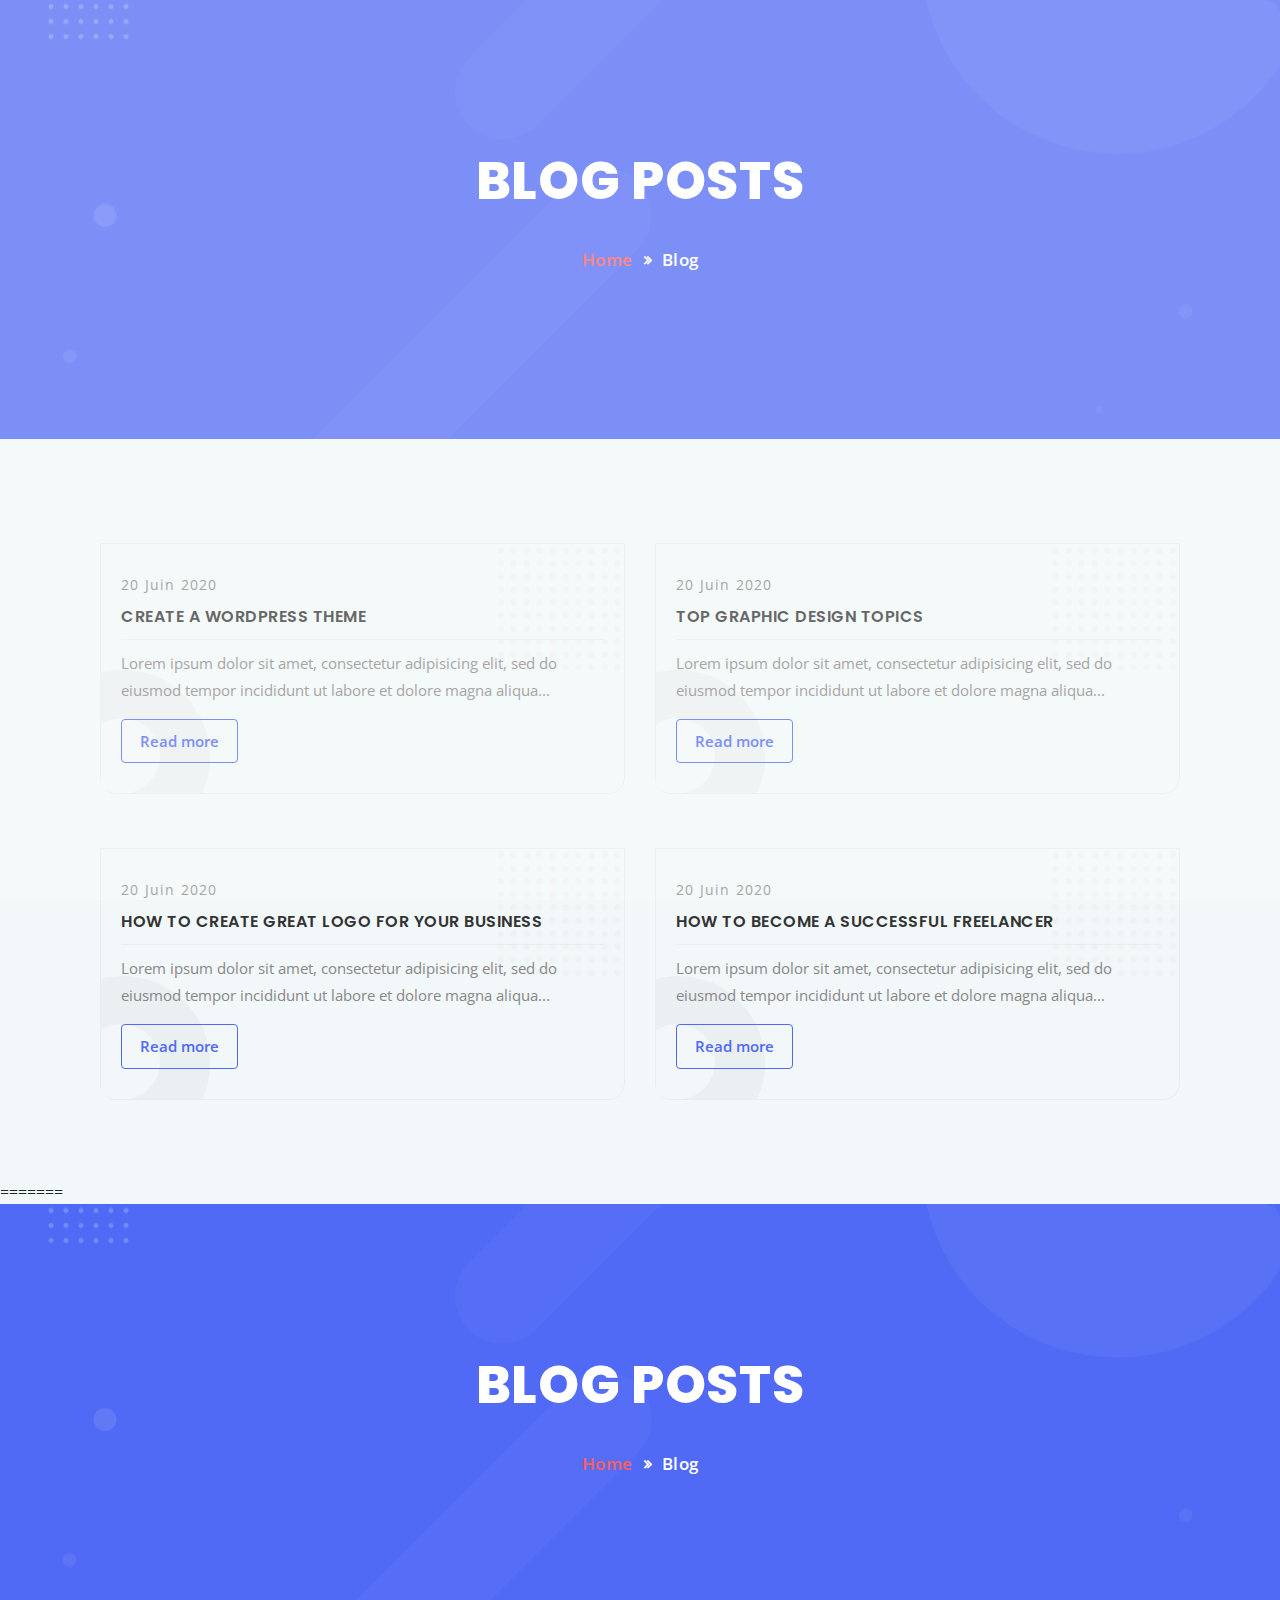
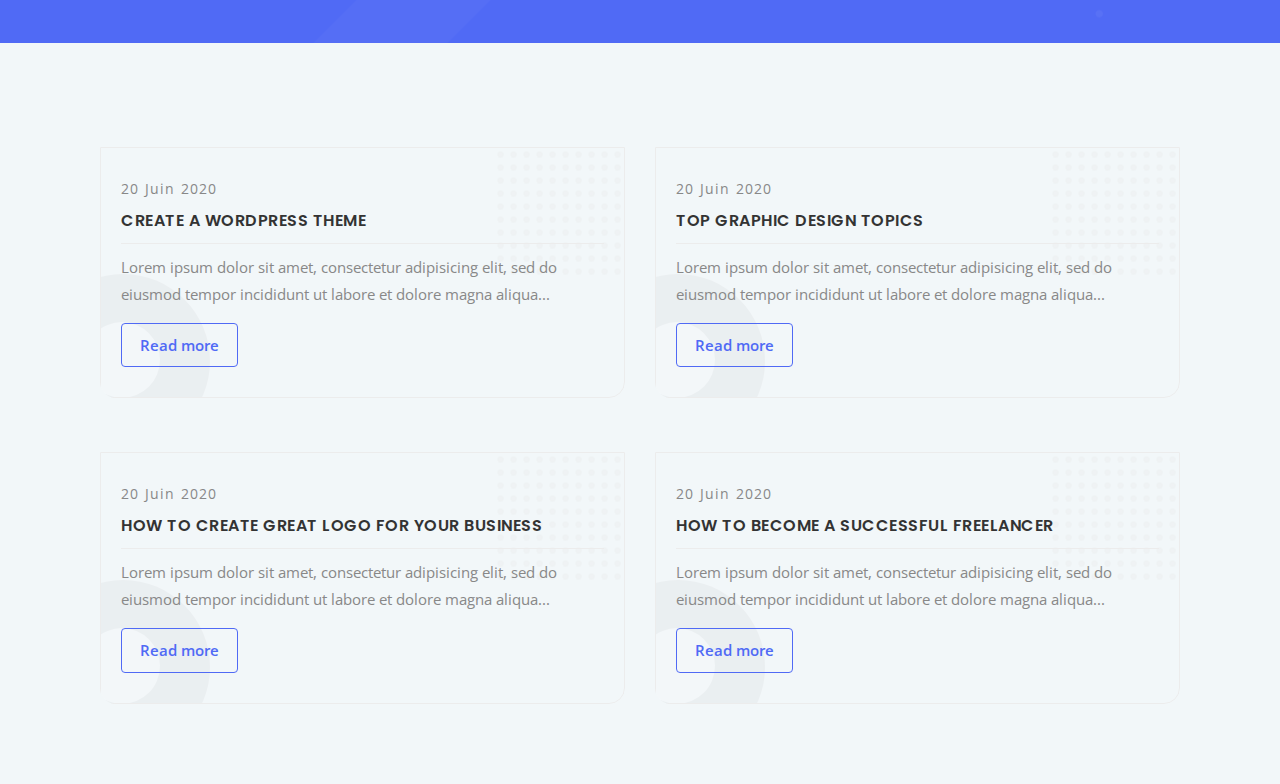
==== commit aaaf9278: "feat: Add new feature with 42 files (#4)" ====
--- a/blog.html
+++ b/blog.html
@@ -1,3 +1,4 @@
+
 <!DOCTYPE html>
 <html lang="en">
     <head>
@@ -162,4 +163,171 @@
         <!-- Custom Js -->
         <script src="js/custom.js"></script>
     </body>
-</html>+</html>
+=======
+<!DOCTYPE html>
+<html lang="en">
+    <head>
+        <meta charset="utf-8">
+        <meta http-equiv="X-UA-Compatible" content="IE=edge">
+        <meta name="viewport" content="width=device-width, initial-scale=1">
+        <meta name="description" content="Euzan - Creative Portfolio Template">
+        <meta name="keywords" content="Html, Css, jQuery, JavaScript, Euzan, responsive, onepage, personal, Portfolio, design, creative, template">
+        
+        <!-- Title -->
+        <title>Portfolio Template</title>
+        <!-- Favicon --> 
+        <link rel="icon" href="https://via.placeholder.com/80x80">
+        <!-- Google Fonts -->
+        <link rel="stylesheet" href="https://fonts.googleapis.com/css?family=Open+Sans:400,600,700">
+        <link rel="stylesheet" href="https://fonts.googleapis.com/css?family=Poppins:400,500,600,700,800">
+                
+        <!-- Font Awesome Css -->
+        <link rel="stylesheet" href="css/vendor/font-awesome.min.css">
+		<!-- Flaticon -->
+        <link rel="stylesheet" href="fonts/flaticon.css">
+        <!-- Bootstrap 4 Css -->
+        <link rel="stylesheet" href="css/vendor/bootstrap.min.css">
+        <!-- Main Style Css -->
+        <link rel="stylesheet" href="css/main/homepages.css">
+		<!-- Blog Style Css -->
+        <link rel="stylesheet" href="css/main/blog.css">
+        
+        <!--[if lt IE 9]>
+        <script src="js/html5shiv.min.js"></script>
+        <script src="js/respond.min.js"></script>
+        <![endif]-->
+       
+    </head>
+    <body>
+        
+        <!-- ========== Start Loading ========== -->
+        
+        <div class="preloader">
+            <div class="loading-inner"></div>
+        </div>
+
+        <!-- ========== End Loading ========== -->
+        
+        <!-- ========== Start Page Title ========== -->
+
+        <div class="page-title" id="page-title">
+			<div class="overlay">
+				<div class="container">
+					<div class="content">
+						<h2>Blog Posts</h2>
+						<ul class="list-unstyled">
+							<li><a href="index.html">Home</a></li>
+							<li>Blog</li>
+						</ul>
+					</div>
+				</div>
+			</div>
+        </div>
+
+        <!-- ========== End Page Title ========== -->
+		
+		<!-- ========== Start Blog ========== -->
+        
+			<div class="blog" id="blog">
+				<div class="container">
+					<div class="row">
+						<!-- New Item -->
+						<div class="col-md-6">
+							<div class="post">
+								<!-- Post Image -->
+								<div class="post-img">
+									<img src="https://via.placeholder.com/800x560" class="img-fluid" alt="">
+								</div>
+								<!-- Post Content -->
+								<div class="post-content">
+									<div class="post-date">20 Juin 2020</div>
+									<div class="post-title">
+										<a href="blog-single.html" target="_blank"><h4>Create a wordpress theme</h4></a>
+									</div>
+									<div class="post-text">
+										<p>Lorem ipsum dolor sit amet, consectetur adipisicing elit, sed do eiusmod tempor incididunt ut labore et dolore magna aliqua...</p>
+									</div>
+									<a href="blog-single.html" target="_blank" class="post-more">Read more</a>
+								</div>
+							</div>
+						</div>
+						<!-- New Item -->
+						<div class="col-md-6">
+							<div class="post">
+								<!-- Post Image -->
+								<div class="post-img">
+									<img src="https://via.placeholder.com/800x560" class="img-fluid" alt="">
+								</div>
+								<!-- Post Content -->
+								<div class="post-content">
+									<div class="post-date">20 Juin 2020</div>
+									<div class="post-title">
+										<a href="blog-single.html" target="_blank"><h4>Top Graphic Design Topics</h4></a>
+									</div>
+									<div class="post-text">
+										<p>Lorem ipsum dolor sit amet, consectetur adipisicing elit, sed do eiusmod tempor incididunt ut labore et dolore magna aliqua...</p>
+									</div>
+									<a href="blog-single.html" target="_blank" class="post-more">Read more</a>
+								</div>
+							</div>
+						</div>
+						<!-- New Item -->
+						<div class="col-md-6">
+							<div class="post">
+								<!-- Post Image -->
+								<div class="post-img">
+									<img src="https://via.placeholder.com/800x560" class="img-fluid" alt="">
+								</div>
+								<!-- Post Content -->
+								<div class="post-content">
+									<div class="post-date">20 Juin 2020</div>
+									<div class="post-title">
+										<a href="blog-single.html" target="_blank"><h4>How to Create Great Logo for Your Business</h4></a>
+									</div>
+									<div class="post-text">
+										<p>Lorem ipsum dolor sit amet, consectetur adipisicing elit, sed do eiusmod tempor incididunt ut labore et dolore magna aliqua...</p>
+									</div>
+									<a href="blog-single.html" target="_blank" class="post-more">Read more</a>
+								</div>
+							</div>
+						</div>   
+						<!-- New Item -->
+						<div class="col-md-6">
+							<div class="post">
+								<!-- Post Image -->
+								<div class="post-img">
+									<img src="https://via.placeholder.com/800x560" class="img-fluid" alt="">
+								</div>
+								<!-- Post Content -->
+								<div class="post-content">
+									<div class="post-date">20 Juin 2020</div>
+									<div class="post-title">
+										<a href="blog-single.html" target="_blank"><h4>How to become a successful freelancer</h4></a>
+									</div>
+									<div class="post-text">
+										<p>Lorem ipsum dolor sit amet, consectetur adipisicing elit, sed do eiusmod tempor incididunt ut labore et dolore magna aliqua...</p>
+									</div>
+									<a href="blog-single.html" target="_blank" class="post-more">Read more</a>
+								</div>
+							</div>
+						</div>
+					</div>
+				</div>
+			</div>
+
+			<!-- ========== End Blog ========== -->
+        
+        <!-- ========== Js ========== -->
+
+        <!-- jQuery -->
+        <script src="js/jquery-3.2.1.min.js"></script>
+        <!-- Popper Js  -->
+    	<script src="js/popper.min.js"></script>
+        <!-- Bootstrap 4 Js -->
+        <script src="js/bootstrap.min.js"></script>
+        <!-- Custom Js -->
+        <script src="js/custom.js"></script>
+    </body>
+</html>
+
